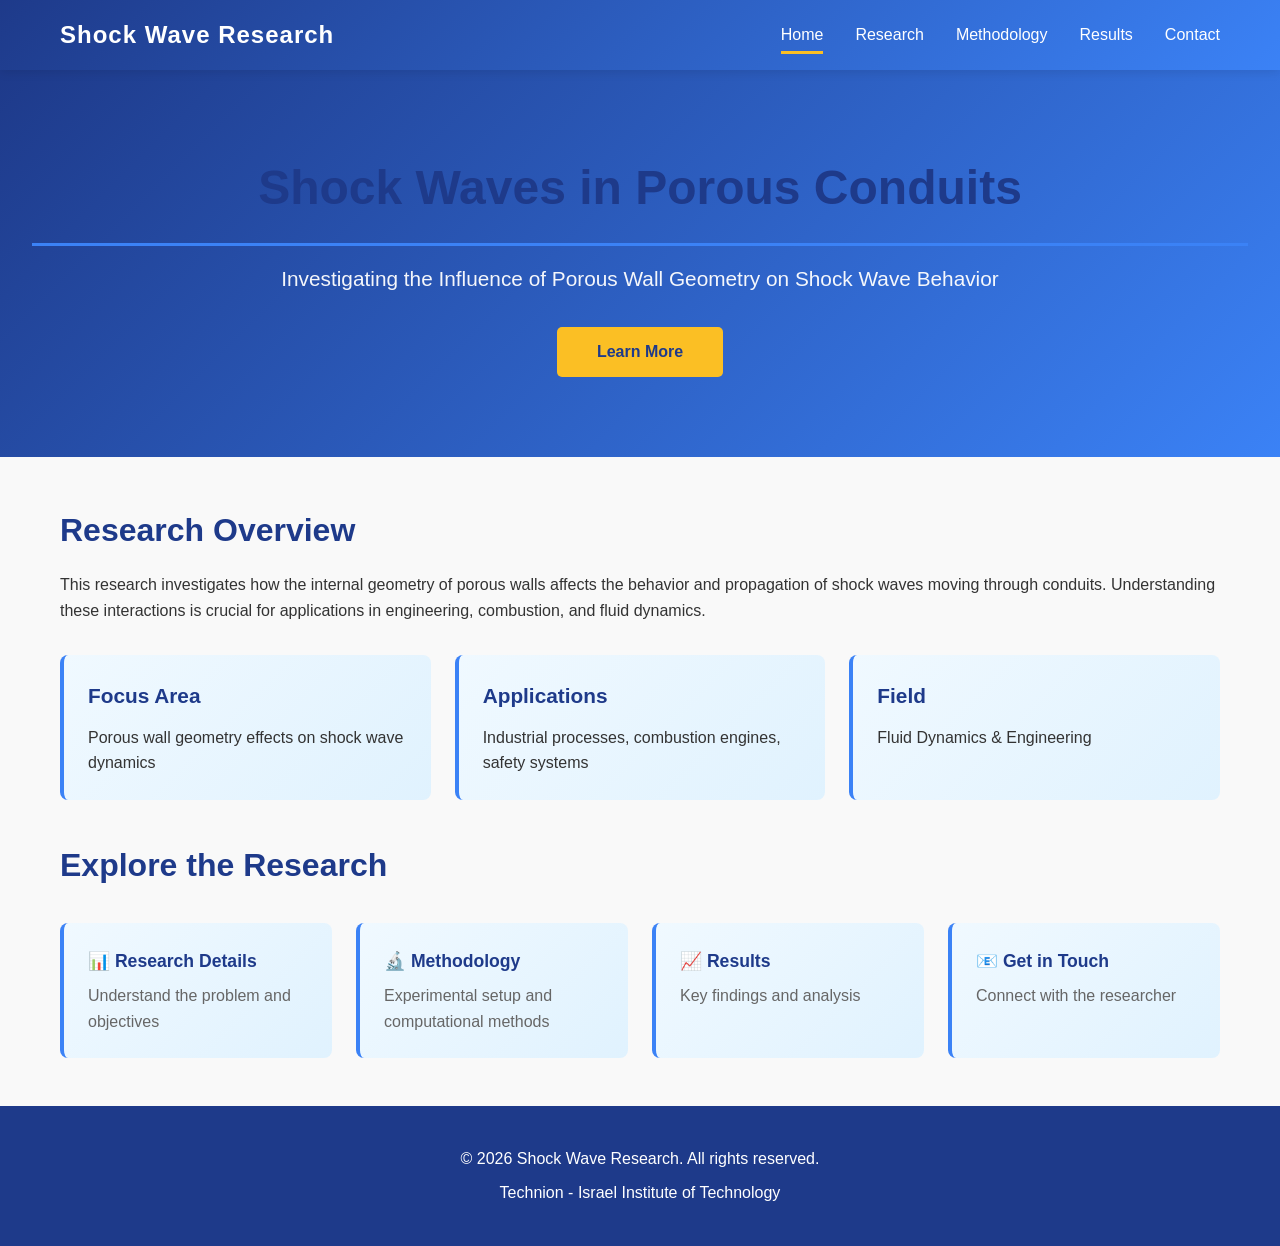
==== index.html @ 736cfee7 "Initial commit: Add professional research website for shock wave analysis in porous conduits" ====
<!DOCTYPE html>
<html lang="en">
<head>
    <meta charset="UTF-8">
    <meta name="viewport" content="width=device-width, initial-scale=1.0">
    <meta name="description" content="Research on the influence of porous walls internal geometry on shock wave behavior in conduits">
    <title>Shock Waves in Porous Conduits - Research</title>
    <link rel="stylesheet" href="styles.css">
</head>
<body>
    <nav class="navbar">
        <div class="container">
            <div class="logo">Shock Wave Research</div>
            <ul class="nav-links">
                <li><a href="index.html" class="active">Home</a></li>
                <li><a href="research.html">Research</a></li>
                <li><a href="methodology.html">Methodology</a></li>
                <li><a href="results.html">Results</a></li>
                <li><a href="contact.html">Contact</a></li>
            </ul>
        </div>
    </nav>

    <header class="hero">
        <div class="hero-content">
            <h1>Shock Waves in Porous Conduits</h1>
            <p class="subtitle">Investigating the Influence of Porous Wall Geometry on Shock Wave Behavior</p>
            <a href="research.html" class="cta-button">Learn More</a>
        </div>
    </header>

    <main class="container">
        <section class="overview">
            <h2>Research Overview</h2>
            <p>
                This research investigates how the internal geometry of porous walls affects the behavior and 
                propagation of shock waves moving through conduits. Understanding these interactions is crucial 
                for applications in engineering, combustion, and fluid dynamics.
            </p>
            <div class="info-grid">
                <div class="info-card">
                    <h3>Focus Area</h3>
                    <p>Porous wall geometry effects on shock wave dynamics</p>
                </div>
                <div class="info-card">
                    <h3>Applications</h3>
                    <p>Industrial processes, combustion engines, safety systems</p>
                </div>
                <div class="info-card">
                    <h3>Field</h3>
                    <p>Fluid Dynamics & Engineering</p>
                </div>
            </div>
        </section>

        <section class="quick-links">
            <h2>Explore the Research</h2>
            <div class="link-grid">
                <a href="research.html" class="link-card">
                    <h4>📊 Research Details</h4>
                    <p>Understand the problem and objectives</p>
                </a>
                <a href="methodology.html" class="link-card">
                    <h4>🔬 Methodology</h4>
                    <p>Experimental setup and computational methods</p>
                </a>
                <a href="results.html" class="link-card">
                    <h4>📈 Results</h4>
                    <p>Key findings and analysis</p>
                </a>
                <a href="contact.html" class="link-card">
                    <h4>📧 Get in Touch</h4>
                    <p>Connect with the researcher</p>
                </a>
            </div>
        </section>
    </main>

    <footer>
        <div class="container">
            <p>&copy; 2026 Shock Wave Research. All rights reserved.</p>
            <p>Technion - Israel Institute of Technology</p>
        </div>
    </footer>
</body>
</html>
---- styles.css ----
/* ===== General Styles ===== */
* {
    margin: 0;
    padding: 0;
    box-sizing: border-box;
}

body {
    font-family: 'Segoe UI', Tahoma, Geneva, Verdana, sans-serif;
    line-height: 1.6;
    color: #333;
    background-color: #f9f9f9;
}

.container {
    max-width: 1200px;
    margin: 0 auto;
    padding: 0 20px;
}

/* ===== Navigation Bar ===== */
.navbar {
    background: linear-gradient(135deg, #1e3a8a 0%, #3b82f6 100%);
    color: white;
    padding: 1rem 0;
    position: sticky;
    top: 0;
    box-shadow: 0 2px 10px rgba(0, 0, 0, 0.1);
    z-index: 100;
}

.navbar .container {
    display: flex;
    justify-content: space-between;
    align-items: center;
}

.logo {
    font-size: 1.5rem;
    font-weight: bold;
    letter-spacing: 1px;
}

.nav-links {
    list-style: none;
    display: flex;
    gap: 2rem;
}

.nav-links a {
    color: white;
    text-decoration: none;
    transition: opacity 0.3s;
    padding: 0.5rem 0;
    border-bottom: 3px solid transparent;
}

.nav-links a:hover,
.nav-links a.active {
    border-bottom-color: #fbbf24;
    opacity: 1;
}

/* ===== Hero Section ===== */
.hero {
    background: linear-gradient(135deg, #1e3a8a 0%, #3b82f6 100%);
    color: white;
    padding: 5rem 2rem;
    text-align: center;
    margin-bottom: 3rem;
}

.hero-content h1 {
    font-size: 3rem;
    margin-bottom: 1rem;
    font-weight: 700;
}

.hero-content .subtitle {
    font-size: 1.3rem;
    margin-bottom: 2rem;
    opacity: 0.95;
}

.cta-button {
    display: inline-block;
    background-color: #fbbf24;
    color: #1e3a8a;
    padding: 0.75rem 2.5rem;
    border-radius: 5px;
    text-decoration: none;
    font-weight: bold;
    transition: all 0.3s;
    cursor: pointer;
    border: none;
    font-size: 1rem;
}

.cta-button:hover {
    background-color: #f59e0b;
    transform: translateY(-2px);
    box-shadow: 0 5px 15px rgba(0, 0, 0, 0.2);
}

/* ===== Main Content ===== */
main {
    padding: 2rem 0;
}

h1 {
    font-size: 2.5rem;
    margin-bottom: 2rem;
    color: #1e3a8a;
    border-bottom: 3px solid #3b82f6;
    padding-bottom: 1rem;
}

h2 {
    font-size: 2rem;
    margin-top: 2.5rem;
    margin-bottom: 1rem;
    color: #1e3a8a;
}

h3 {
    font-size: 1.3rem;
    margin-bottom: 0.75rem;
    color: #1e3a8a;
}

h4 {
    font-size: 1.1rem;
    color: #1e3a8a;
}

/* ===== Sections ===== */
.content-section {
    background: white;
    padding: 2rem;
    margin-bottom: 2rem;
    border-radius: 8px;
    box-shadow: 0 2px 8px rgba(0, 0, 0, 0.1);
}

.content-section p {
    margin-bottom: 1rem;
    font-size: 1rem;
    line-height: 1.8;
}

.content-section ul {
    margin-left: 2rem;
    margin-bottom: 1rem;
}

.content-section li {
    margin-bottom: 0.75rem;
}

/* ===== Cards ===== */
.info-grid,
.link-grid,
.concepts-grid,
.contact-grid {
    display: grid;
    grid-template-columns: repeat(auto-fit, minmax(250px, 1fr));
    gap: 1.5rem;
    margin: 2rem 0;
}

.info-card,
.link-card,
.concept-card,
.contact-card,
.result-card,
.method-card {
    background: linear-gradient(135deg, #f0f9ff 0%, #e0f2fe 100%);
    padding: 1.5rem;
    border-radius: 8px;
    border-left: 4px solid #3b82f6;
    transition: all 0.3s;
}

.info-card:hover,
.link-card:hover,
.concept-card:hover,
.contact-card:hover,
.result-card:hover,
.method-card:hover {
    transform: translateY(-5px);
    box-shadow: 0 5px 15px rgba(0, 0, 0, 0.15);
}

.link-card {
    text-decoration: none;
    color: inherit;
    cursor: pointer;
}

.link-card h4,
.contact-card h3 {
    margin-bottom: 0.5rem;
}

.link-card p,
.contact-card p {
    color: #666;
}

/* ===== Buttons ===== */
.nav-button,
.submit-button {
    display: inline-block;
    background-color: #3b82f6;
    color: white;
    padding: 0.75rem 1.5rem;
    border-radius: 5px;
    text-decoration: none;
    font-weight: bold;
    transition: all 0.3s;
    border: none;
    cursor: pointer;
    font-size: 1rem;
    margin-top: 1.5rem;
    margin-right: 1rem;
}

.nav-button:hover,
.submit-button:hover {
    background-color: #1e40af;
    transform: translateY(-2px);
}

.nav-buttons {
    display: flex;
    gap: 1rem;
    flex-wrap: wrap;
    margin-top: 2rem;
}

/* ===== Lists ===== */
.objectives-list {
    list-style: none;
    margin-left: 0;
}

.objectives-list li {
    padding-left: 2rem;
    position: relative;
    margin-bottom: 0.75rem;
}

.objectives-list li:before {
    content: "✓";
    position: absolute;
    left: 0;
    color: #3b82f6;
    font-weight: bold;
}

/* ===== Timeline ===== */
.timeline {
    position: relative;
    padding: 2rem 0;
}

.timeline::before {
    content: '';
    position: absolute;
    left: 20px;
    top: 0;
    bottom: 0;
    width: 3px;
    background: linear-gradient(to bottom, #3b82f6, #1e3a8a);
}

.timeline-item {
    margin-bottom: 2rem;
    margin-left: 4rem;
    position: relative;
}

.timeline-marker {
    position: absolute;
    left: -42px;
    top: 5px;
    width: 15px;
    height: 15px;
    background: #3b82f6;
    border-radius: 50%;
    border: 3px solid white;
    box-shadow: 0 0 0 3px #3b82f6;
}

.timeline-item h3 {
    margin-bottom: 0.5rem;
}

/* ===== Table ===== */
.results-comparison table {
    width: 100%;
    border-collapse: collapse;
    margin: 1.5rem 0;
    background: white;
}

.results-comparison th {
    background-color: #3b82f6;
    color: white;
    padding: 1rem;
    text-align: left;
    font-weight: bold;
}

.results-comparison td {
    padding: 1rem;
    border-bottom: 1px solid #e0e7ff;
}

.results-comparison tr:nth-child(even) {
    background-color: #f0f9ff;
}

/* ===== Ranking ===== */
.ranking {
    margin: 2rem 0;
}

.rank-item {
    display: flex;
    margin-bottom: 1.5rem;
    background: linear-gradient(to right, #f0f9ff, white);
    padding: 1.5rem;
    border-radius: 8px;
    border-left: 5px solid #3b82f6;
}

.rank-number {
    font-size: 2.5rem;
    font-weight: bold;
    color: #3b82f6;
    margin-right: 2rem;
    min-width: 60px;
    text-align: center;
}

.rank-details h4 {
    margin-bottom: 0.5rem;
}

.rank-details p {
    color: #666;
}

/* ===== Contact Form ===== */
.contact-form {
    background: white;
    padding: 2rem;
    border-radius: 8px;
    border: 1px solid #e0e7ff;
}

.form-group {
    margin-bottom: 1.5rem;
}

.form-group label {
    display: block;
    margin-bottom: 0.5rem;
    font-weight: bold;
    color: #1e3a8a;
}

.form-group input,
.form-group textarea {
    width: 100%;
    padding: 0.75rem;
    border: 1px solid #d0d9ff;
    border-radius: 5px;
    font-family: inherit;
    font-size: 1rem;
}

.form-group input:focus,
.form-group textarea:focus {
    outline: none;
    border-color: #3b82f6;
    box-shadow: 0 0 0 3px rgba(59, 130, 246, 0.1);
}

.form-note {
    margin-top: 1rem;
    color: #666;
    font-size: 0.9rem;
}

/* ===== Footer ===== */
footer {
    background: #1e3a8a;
    color: white;
    padding: 2rem;
    margin-top: 3rem;
    text-align: center;
}

footer p {
    margin: 0.5rem 0;
}

/* ===== Responsive Design ===== */
@media (max-width: 768px) {
    .nav-links {
        gap: 1rem;
        font-size: 0.9rem;
    }

    .hero-content h1 {
        font-size: 2rem;
    }

    .hero-content .subtitle {
        font-size: 1rem;
    }

    h1 {
        font-size: 1.8rem;
    }

    h2 {
        font-size: 1.5rem;
    }

    .info-grid,
    .link-grid,
    .concepts-grid,
    .contact-grid {
        grid-template-columns: 1fr;
    }

    .rank-item {
        flex-direction: column;
    }

    .rank-number {
        margin-right: 0;
        margin-bottom: 0.5rem;
    }

    .nav-buttons {
        flex-direction: column;
    }

    .nav-button {
        margin-right: 0;
        width: 100%;
        text-align: center;
    }

    .timeline::before {
        left: 10px;
    }

    .timeline-item {
        margin-left: 2.5rem;
    }

    .timeline-marker {
        left: -27px;
    }
}

@media (max-width: 480px) {
    .container {
        padding: 0 10px;
    }

    .navbar .container {
        flex-direction: column;
        gap: 1rem;
    }

    .nav-links {
        flex-direction: column;
        gap: 0.5rem;
    }

    .content-section {
        padding: 1rem;
    }

    .cta-button {
        display: block;
        width: 100%;
        margin-top: 1rem;
    }
}

/* ===== Print Styles ===== */
@media print {
    .navbar,
    footer,
    .nav-button,
    .cta-button {
        display: none;
    }

    .content-section {
        page-break-inside: avoid;
        box-shadow: none;
        border: 1px solid #ccc;
    }
}
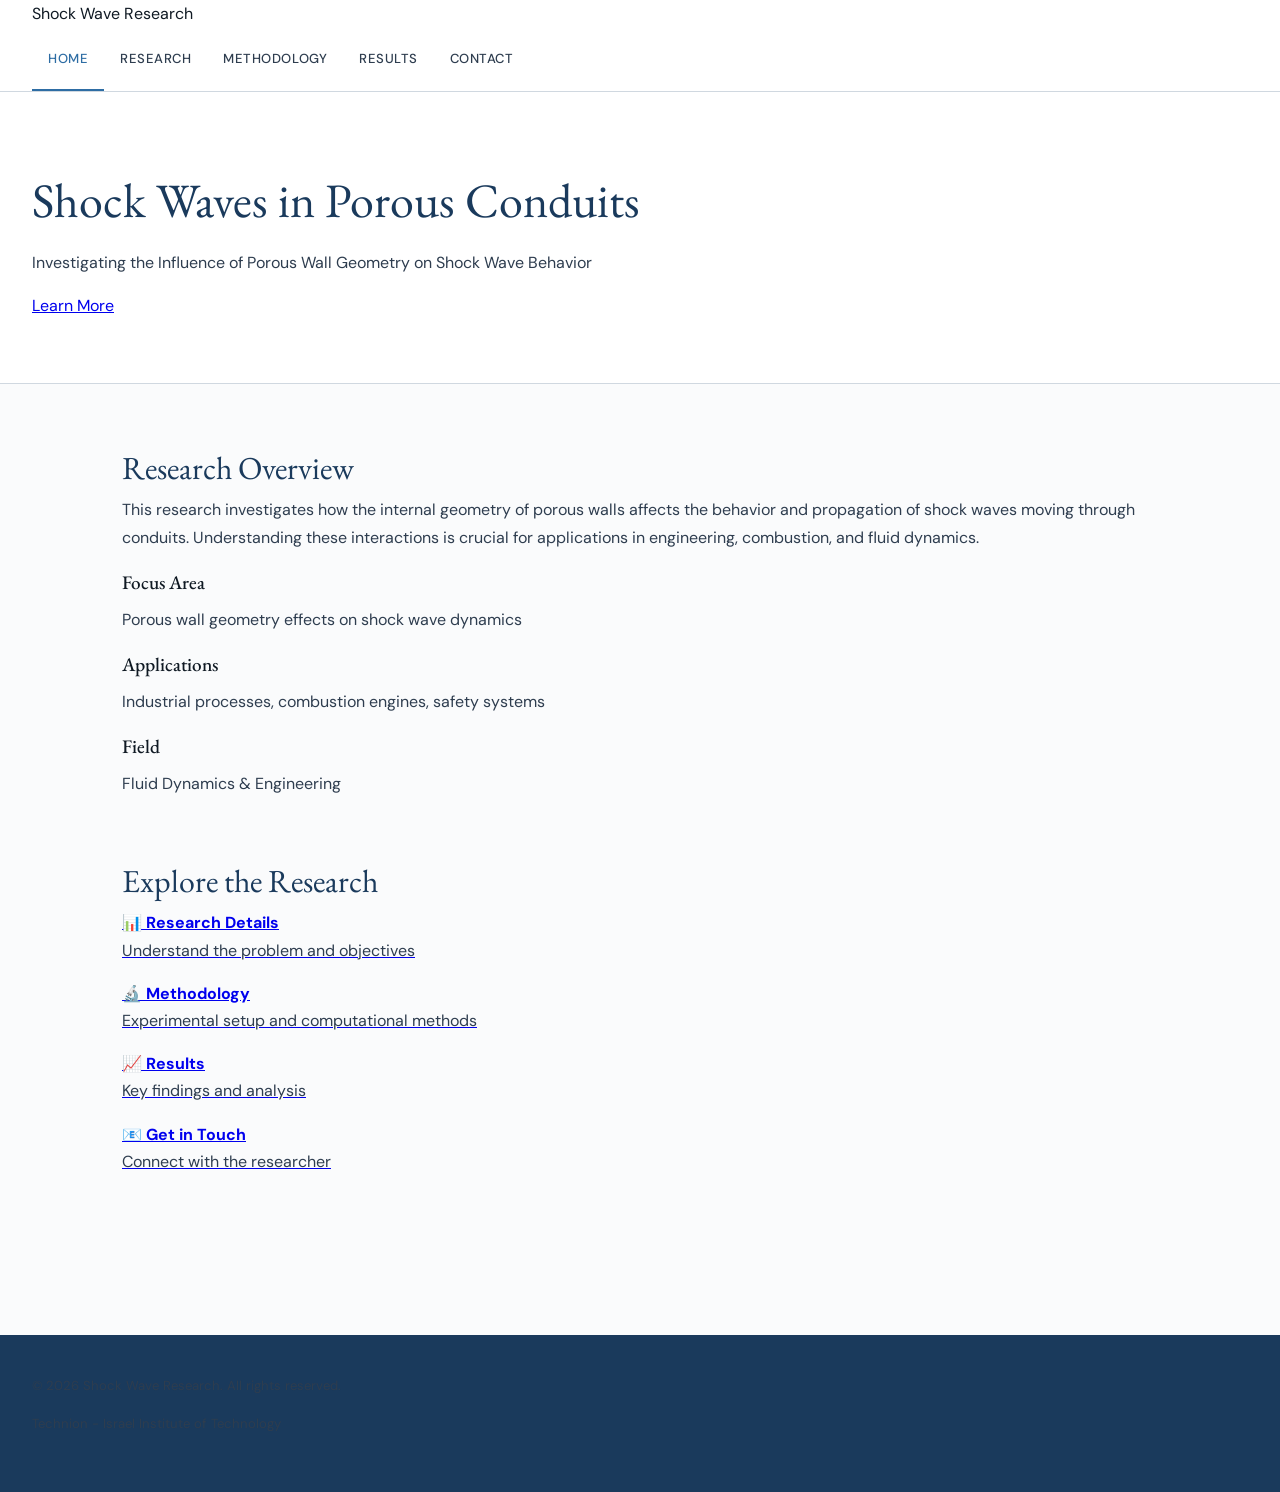
==== commit 8411dfdb: "Update website with professional design: new stylesheet, improved layouts, and enhanced content - Re" ====
--- a/index.html
+++ b/index.html
@@ -1,11 +1,72 @@
 <!DOCTYPE html>
 <html lang="en">
 <head>
-    <meta charset="UTF-8">
-    <meta name="viewport" content="width=device-width, initial-scale=1.0">
-    <meta name="description" content="Research on the influence of porous walls internal geometry on shock wave behavior in conduits">
-    <title>Shock Waves in Porous Conduits - Research</title>
-    <link rel="stylesheet" href="styles.css">
+  <meta charset="UTF-8" />
+  <meta name="viewport" content="width=device-width, initial-scale=1.0" />
+  <title>Shock Waves in Porous Conduits — Omri Ben Haim</title>
+  <link rel="stylesheet" href="style.css" />
+  <style>
+    /* Hero wave animation */
+    .wave-canvas {
+      position: absolute; inset: 0; width: 100%; height: 100%;
+      pointer-events: none; opacity: 0.06;
+    }
+    .hero { position: relative; overflow: hidden; }
+
+    .key-findings {
+      display: grid;
+      grid-template-columns: repeat(auto-fit, minmax(220px, 1fr));
+      gap: 1px;
+      background: var(--rule);
+      border: 1px solid var(--rule);
+      border-radius: 3px;
+      overflow: hidden;
+      margin-top: 2rem;
+    }
+    .finding {
+      background: var(--white);
+      padding: 1.6rem 1.4rem;
+    }
+    .finding-step {
+      font-size: 0.68rem;
+      font-weight: 700;
+      letter-spacing: 0.14em;
+      text-transform: uppercase;
+      color: var(--accent-2);
+      margin-bottom: 0.6rem;
+    }
+    .finding h3 { font-size: 1rem; margin-bottom: 0.4rem; }
+    .finding p { font-size: 0.85rem; margin: 0; }
+
+    .intro-grid {
+      display: grid;
+      grid-template-columns: 1.2fr 1fr;
+      gap: 3.5rem;
+      align-items: start;
+    }
+
+    .poster-thumb {
+      border: 1px solid var(--rule);
+      border-radius: 3px;
+      overflow: hidden;
+      box-shadow: 0 4px 20px rgba(0,0,0,0.08);
+    }
+    .poster-thumb img { width: 100%; display: block; }
+    .poster-thumb-caption {
+      background: var(--white);
+      border-top: 1px solid var(--rule);
+      padding: 0.8rem 1rem;
+      font-size: 0.78rem;
+      color: var(--ink-light);
+      display: flex;
+      justify-content: space-between;
+      align-items: center;
+    }
+
+    @media (max-width: 768px) {
+      .intro-grid { grid-template-columns: 1fr; }
+    }
+  </style>
 </head>
 <body>
     <nav class="navbar">
--- a/style.css
+++ b/style.css
@@ -0,0 +1,503 @@
+/* =====================================================
+   Shock Waves Research — Shared Stylesheet
+   Clean Academic: Garamond + DM Sans, ink-blue accents
+   ===================================================== */
+
+@import url('https://fonts.googleapis.com/css2?family=EB+Garamond:ital,wght@0,400;0,500;0,600;1,400&family=DM+Sans:wght@300;400;500;600&display=swap');
+
+:root {
+  --ink:        #0f1923;
+  --ink-mid:    #2e3d4f;
+  --ink-light:  #5a6e82;
+  --rule:       #d0d8e0;
+  --accent:     #1a3a5c;
+  --accent-2:   #2e6da4;
+  --highlight:  #e8f0f8;
+  --bg:         #fafbfc;
+  --white:      #ffffff;
+  --serif:      'EB Garamond', Georgia, serif;
+  --sans:       'DM Sans', system-ui, sans-serif;
+  --max:        1100px;
+  --transition: 0.22s ease;
+}
+
+*, *::before, *::after { box-sizing: border-box; margin: 0; padding: 0; }
+
+html { scroll-behavior: smooth; }
+
+body {
+  font-family: var(--sans);
+  font-size: 16px;
+  line-height: 1.7;
+  color: var(--ink);
+  background: var(--bg);
+  -webkit-font-smoothing: antialiased;
+}
+
+/* ── NAVIGATION ─────────────────────────────────────── */
+nav {
+  position: sticky;
+  top: 0;
+  z-index: 100;
+  background: var(--white);
+  border-bottom: 1px solid var(--rule);
+  padding: 0 2rem;
+}
+
+.nav-inner {
+  max-width: var(--max);
+  margin: 0 auto;
+  display: flex;
+  align-items: center;
+  justify-content: space-between;
+  height: 64px;
+}
+
+.nav-brand {
+  font-family: var(--serif);
+  font-size: 1.05rem;
+  font-weight: 500;
+  color: var(--accent);
+  text-decoration: none;
+  letter-spacing: 0.01em;
+  line-height: 1.2;
+}
+
+.nav-brand span {
+  display: block;
+  font-family: var(--sans);
+  font-size: 0.68rem;
+  font-weight: 400;
+  color: var(--ink-light);
+  letter-spacing: 0.06em;
+  text-transform: uppercase;
+}
+
+.nav-links {
+  display: flex;
+  gap: 0;
+  list-style: none;
+}
+
+.nav-links a {
+  display: block;
+  padding: 0 1rem;
+  height: 64px;
+  line-height: 64px;
+  font-size: 0.82rem;
+  font-weight: 500;
+  letter-spacing: 0.04em;
+  text-transform: uppercase;
+  color: var(--ink-mid);
+  text-decoration: none;
+  border-bottom: 2px solid transparent;
+  transition: color var(--transition), border-color var(--transition);
+}
+
+.nav-links a:hover,
+.nav-links a.active {
+  color: var(--accent-2);
+  border-bottom-color: var(--accent-2);
+}
+
+/* ── HERO ────────────────────────────────────────────── */
+.hero {
+  background: var(--white);
+  border-bottom: 1px solid var(--rule);
+  padding: 5rem 2rem 4rem;
+}
+
+.hero-inner {
+  max-width: var(--max);
+  margin: 0 auto;
+}
+
+.hero-tag {
+  display: inline-block;
+  font-size: 0.72rem;
+  font-weight: 600;
+  letter-spacing: 0.12em;
+  text-transform: uppercase;
+  color: var(--accent-2);
+  margin-bottom: 1.2rem;
+  padding-bottom: 0.5rem;
+  border-bottom: 1px solid var(--accent-2);
+}
+
+.hero h1 {
+  font-family: var(--serif);
+  font-size: clamp(2rem, 4vw, 3rem);
+  font-weight: 400;
+  line-height: 1.2;
+  color: var(--accent);
+  max-width: 800px;
+  margin-bottom: 1.2rem;
+}
+
+.hero-sub {
+  font-size: 1.05rem;
+  color: var(--ink-mid);
+  max-width: 680px;
+  line-height: 1.75;
+  margin-bottom: 2rem;
+}
+
+.hero-meta {
+  display: flex;
+  flex-wrap: wrap;
+  gap: 2rem;
+  font-size: 0.82rem;
+  color: var(--ink-light);
+}
+
+.hero-meta strong {
+  display: block;
+  font-size: 0.72rem;
+  letter-spacing: 0.08em;
+  text-transform: uppercase;
+  color: var(--ink-light);
+  margin-bottom: 0.2rem;
+}
+
+.hero-meta p { color: var(--ink-mid); font-size: 0.9rem; }
+
+.btn {
+  display: inline-block;
+  padding: 0.65rem 1.5rem;
+  font-family: var(--sans);
+  font-size: 0.82rem;
+  font-weight: 600;
+  letter-spacing: 0.06em;
+  text-transform: uppercase;
+  text-decoration: none;
+  border-radius: 2px;
+  transition: background var(--transition), color var(--transition);
+}
+
+.btn-primary {
+  background: var(--accent);
+  color: var(--white);
+}
+
+.btn-primary:hover { background: var(--accent-2); }
+
+.btn-outline {
+  border: 1.5px solid var(--accent);
+  color: var(--accent);
+  background: transparent;
+}
+
+.btn-outline:hover { background: var(--accent); color: var(--white); }
+
+/* ── LAYOUT ──────────────────────────────────────────── */
+main {
+  max-width: var(--max);
+  margin: 0 auto;
+  padding: 4rem 2rem 6rem;
+}
+
+section { margin-bottom: 4rem; }
+
+.section-label {
+  font-size: 0.72rem;
+  font-weight: 600;
+  letter-spacing: 0.14em;
+  text-transform: uppercase;
+  color: var(--accent-2);
+  margin-bottom: 0.8rem;
+}
+
+h2 {
+  font-family: var(--serif);
+  font-size: clamp(1.5rem, 2.5vw, 2rem);
+  font-weight: 400;
+  color: var(--accent);
+  margin-bottom: 0.5rem;
+  line-height: 1.25;
+}
+
+h3 {
+  font-family: var(--serif);
+  font-size: 1.2rem;
+  font-weight: 500;
+  color: var(--ink);
+  margin-bottom: 0.4rem;
+}
+
+p { margin-bottom: 1rem; color: var(--ink-mid); }
+
+/* Ruled divider */
+.rule {
+  border: none;
+  border-top: 1px solid var(--rule);
+  margin: 3rem 0;
+}
+
+/* ── FIGURE / IMAGE ──────────────────────────────────── */
+.figure {
+  margin: 2.5rem 0;
+  background: var(--white);
+  border: 1px solid var(--rule);
+  border-radius: 3px;
+  overflow: hidden;
+}
+
+.figure img {
+  width: 100%;
+  display: block;
+}
+
+.figure-caption {
+  padding: 0.9rem 1.2rem;
+  font-size: 0.82rem;
+  color: var(--ink-light);
+  border-top: 1px solid var(--rule);
+  line-height: 1.5;
+}
+
+.figure-caption strong {
+  color: var(--ink-mid);
+  font-weight: 600;
+}
+
+/* ── TWO-COLUMN LAYOUT ───────────────────────────────── */
+.two-col {
+  display: grid;
+  grid-template-columns: 1fr 1fr;
+  gap: 2.5rem;
+  align-items: start;
+}
+
+.two-col-wide {
+  display: grid;
+  grid-template-columns: 3fr 2fr;
+  gap: 2.5rem;
+  align-items: start;
+}
+
+/* ── INFO CARDS ──────────────────────────────────────── */
+.card-grid {
+  display: grid;
+  grid-template-columns: repeat(auto-fit, minmax(260px, 1fr));
+  gap: 1.5rem;
+  margin-top: 1.5rem;
+}
+
+.card {
+  background: var(--white);
+  border: 1px solid var(--rule);
+  border-radius: 3px;
+  padding: 1.6rem 1.4rem;
+  transition: border-color var(--transition), box-shadow var(--transition);
+}
+
+.card:hover {
+  border-color: var(--accent-2);
+  box-shadow: 0 2px 12px rgba(26,58,92,0.07);
+}
+
+.card-num {
+  font-family: var(--serif);
+  font-size: 2rem;
+  color: var(--accent-2);
+  font-weight: 400;
+  margin-bottom: 0.4rem;
+  display: block;
+}
+
+.card h3 { margin-bottom: 0.4rem; font-size: 1rem; }
+.card p { font-size: 0.88rem; margin: 0; }
+
+/* ── HIGHLIGHT BOX ───────────────────────────────────── */
+.highlight-box {
+  background: var(--highlight);
+  border-left: 3px solid var(--accent-2);
+  padding: 1.4rem 1.6rem;
+  border-radius: 0 3px 3px 0;
+  margin: 2rem 0;
+}
+
+.highlight-box p { margin: 0; font-size: 0.95rem; }
+
+/* ── PHASE STEPS ─────────────────────────────────────── */
+.phases {
+  display: grid;
+  gap: 1px;
+  background: var(--rule);
+  border: 1px solid var(--rule);
+  border-radius: 3px;
+  overflow: hidden;
+  margin: 1.5rem 0;
+}
+
+.phase {
+  background: var(--white);
+  padding: 1.4rem 1.6rem;
+  display: grid;
+  grid-template-columns: 2.5rem 1fr;
+  gap: 1rem;
+  align-items: start;
+}
+
+.phase-num {
+  width: 2rem;
+  height: 2rem;
+  background: var(--accent);
+  color: var(--white);
+  border-radius: 50%;
+  display: flex;
+  align-items: center;
+  justify-content: center;
+  font-size: 0.78rem;
+  font-weight: 600;
+  flex-shrink: 0;
+  margin-top: 0.15rem;
+}
+
+.phase h3 { font-size: 0.95rem; margin-bottom: 0.2rem; }
+.phase p { font-size: 0.88rem; margin: 0; }
+
+/* ── TABLE ───────────────────────────────────────────── */
+.table-wrap {
+  overflow-x: auto;
+  margin: 1.5rem 0;
+  border: 1px solid var(--rule);
+  border-radius: 3px;
+}
+
+table {
+  width: 100%;
+  border-collapse: collapse;
+  font-size: 0.88rem;
+}
+
+thead { background: var(--accent); color: var(--white); }
+thead th {
+  padding: 0.9rem 1rem;
+  text-align: left;
+  font-weight: 500;
+  font-size: 0.78rem;
+  letter-spacing: 0.06em;
+  text-transform: uppercase;
+}
+
+tbody tr { border-top: 1px solid var(--rule); transition: background var(--transition); }
+tbody tr:hover { background: var(--highlight); }
+tbody td { padding: 0.85rem 1rem; color: var(--ink-mid); }
+tbody td:first-child { font-weight: 500; color: var(--ink); }
+
+/* ── POROUS MODEL GRID ───────────────────────────────── */
+.model-grid {
+  display: grid;
+  grid-template-columns: repeat(3, 1fr);
+  gap: 1.5rem;
+  margin: 2rem 0;
+}
+
+.model-card {
+  background: var(--white);
+  border: 1px solid var(--rule);
+  border-radius: 3px;
+  padding: 1.5rem;
+  text-align: center;
+}
+
+.model-card svg {
+  display: block;
+  margin: 0 auto 1rem;
+}
+
+.model-card h3 { font-size: 0.95rem; margin-bottom: 0.3rem; }
+.model-card p { font-size: 0.82rem; margin: 0; color: var(--ink-light); }
+
+/* ── RESULTS PAGE ────────────────────────────────────── */
+.result-block {
+  background: var(--white);
+  border: 1px solid var(--rule);
+  border-radius: 3px;
+  padding: 2rem;
+  margin: 1.5rem 0;
+}
+
+.result-block h3 { margin-bottom: 0.8rem; }
+
+/* ── CONTACT ─────────────────────────────────────────── */
+.contact-grid {
+  display: grid;
+  grid-template-columns: 1fr 1fr;
+  gap: 2.5rem;
+}
+
+.contact-item {
+  display: flex;
+  gap: 1rem;
+  align-items: flex-start;
+}
+
+.contact-icon {
+  width: 2.2rem;
+  height: 2.2rem;
+  background: var(--highlight);
+  border: 1px solid var(--rule);
+  border-radius: 50%;
+  display: flex;
+  align-items: center;
+  justify-content: center;
+  flex-shrink: 0;
+  color: var(--accent-2);
+}
+
+.contact-item strong { display: block; font-size: 0.8rem; letter-spacing: 0.06em; text-transform: uppercase; margin-bottom: 0.2rem; color: var(--ink-light); }
+.contact-item a { color: var(--accent-2); text-decoration: none; font-size: 0.95rem; }
+.contact-item a:hover { text-decoration: underline; }
+
+/* ── FOOTER ──────────────────────────────────────────── */
+footer {
+  background: var(--accent);
+  color: rgba(255,255,255,0.7);
+  padding: 2.5rem 2rem;
+  font-size: 0.82rem;
+}
+
+.footer-inner {
+  max-width: var(--max);
+  margin: 0 auto;
+  display: flex;
+  justify-content: space-between;
+  align-items: center;
+  flex-wrap: wrap;
+  gap: 1rem;
+}
+
+.footer-inner a { color: rgba(255,255,255,0.85); text-decoration: none; }
+.footer-inner a:hover { color: white; }
+
+/* ── ANIMATIONS ──────────────────────────────────────── */
+@keyframes fadeUp {
+  from { opacity: 0; transform: translateY(18px); }
+  to   { opacity: 1; transform: translateY(0); }
+}
+
+.fade-up { animation: fadeUp 0.55s ease both; }
+.fade-up-1 { animation-delay: 0.05s; }
+.fade-up-2 { animation-delay: 0.15s; }
+.fade-up-3 { animation-delay: 0.25s; }
+.fade-up-4 { animation-delay: 0.35s; }
+
+/* ── RESPONSIVE ──────────────────────────────────────── */
+@media (max-width: 768px) {
+  .two-col, .two-col-wide, .contact-grid { grid-template-columns: 1fr; }
+  .model-grid { grid-template-columns: 1fr 1fr; }
+  .nav-links a { padding: 0 0.6rem; font-size: 0.75rem; }
+  .hero { padding: 3rem 1.2rem 2.5rem; }
+  main { padding: 2.5rem 1.2rem 4rem; }
+}
+
+@media (max-width: 480px) {
+  .nav-inner { flex-direction: column; gap: 0.5rem; }
+  .nav-links { flex-direction: column; }
+  .hero { padding: 2rem 1rem 1.5rem; }
+  main { padding: 1.5rem 1rem 2rem; }
+  .card-grid { grid-template-columns: 1fr; }
+  .phases { grid-template-columns: 1fr; }
+}
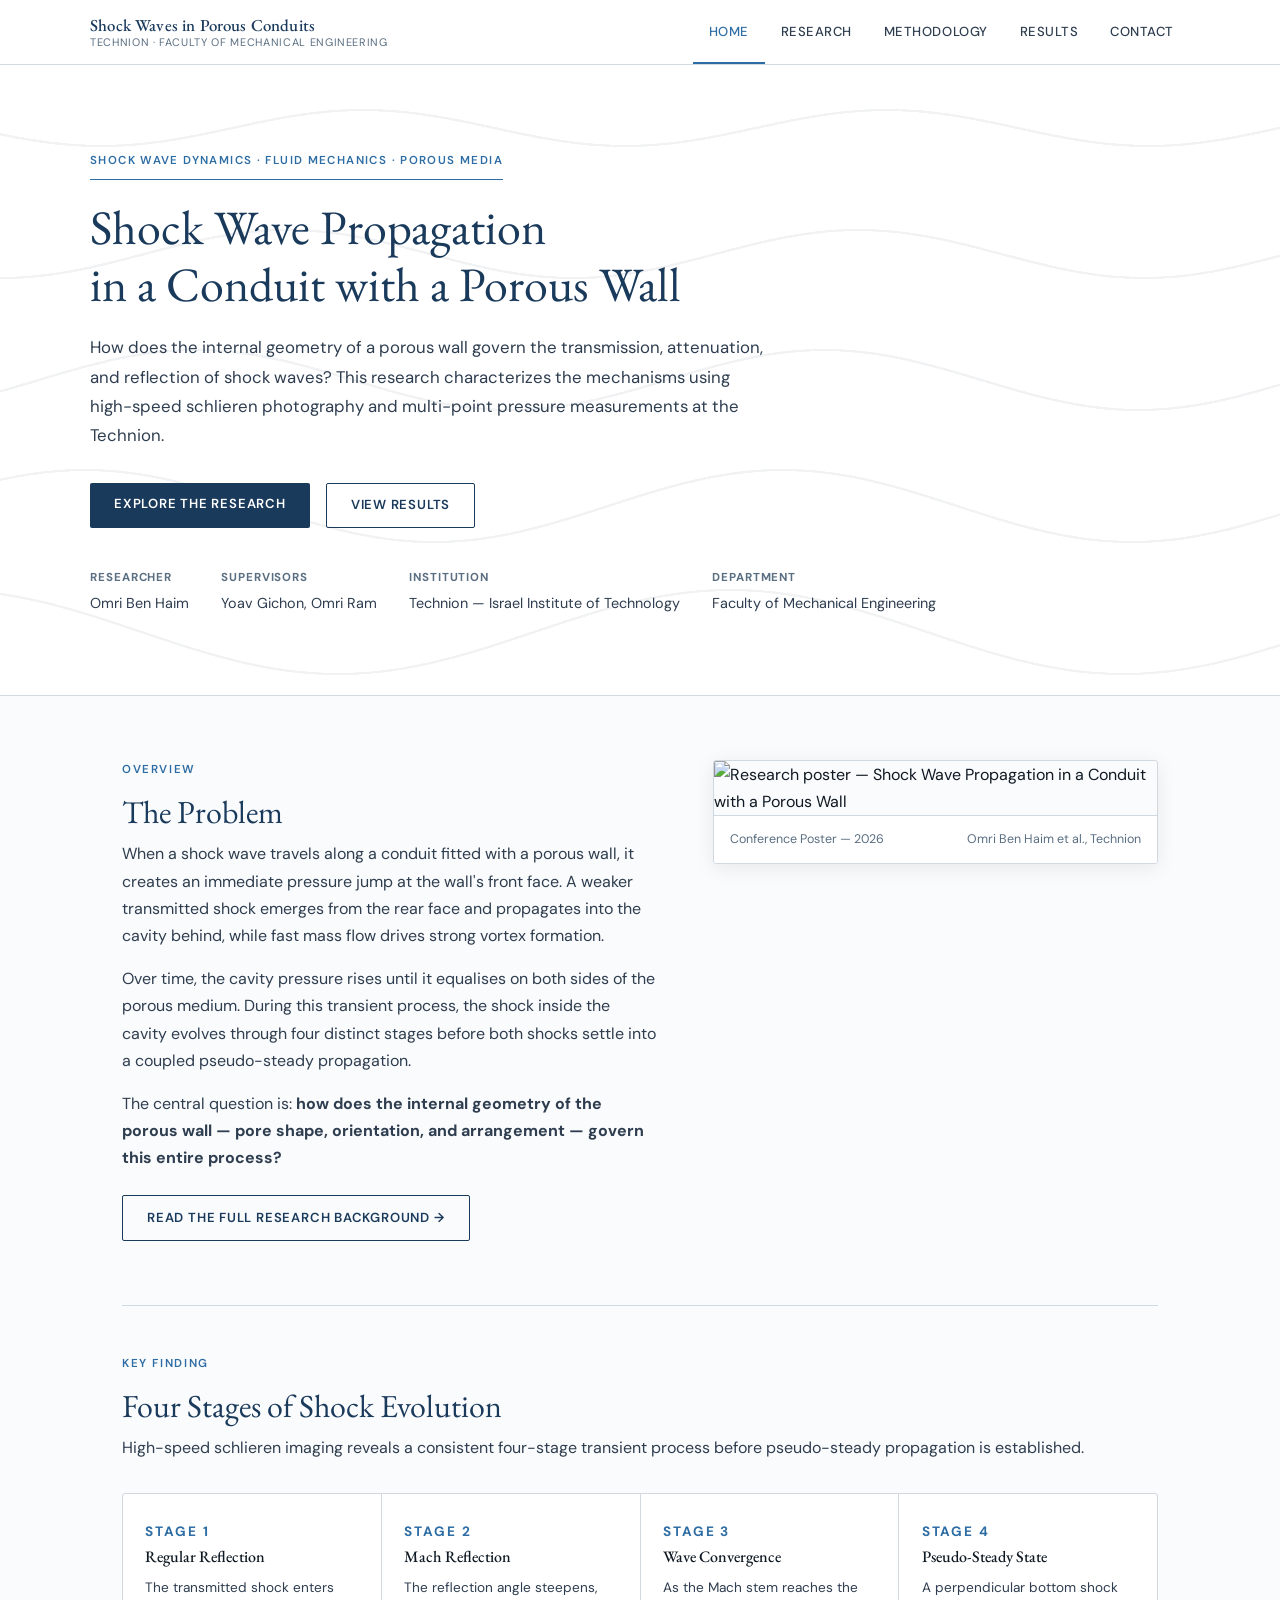
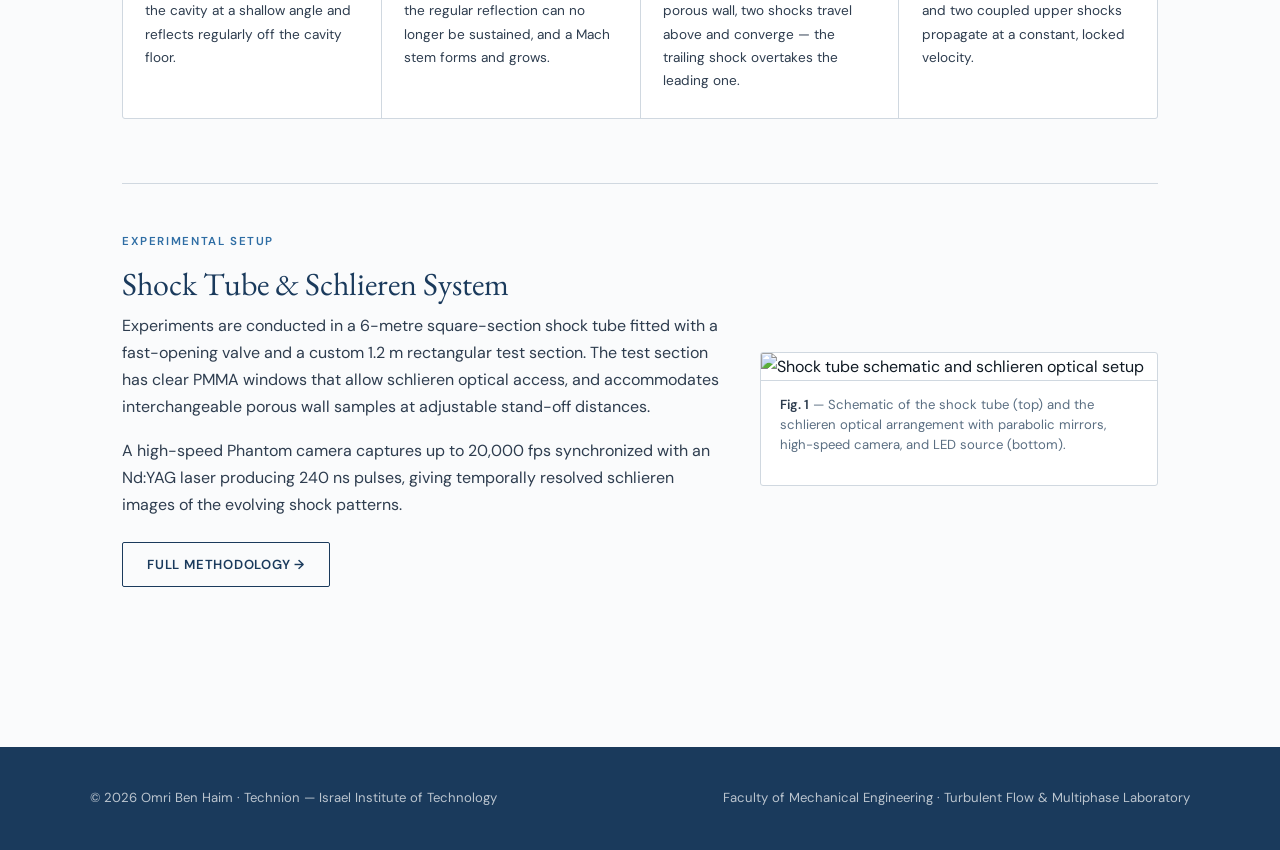
==== commit 41b1cf40: "Replace index.html with professional design and complete hero section" ====
--- a/index.html
+++ b/index.html
@@ -69,79 +69,200 @@
   </style>
 </head>
 <body>
-    <nav class="navbar">
-        <div class="container">
-            <div class="logo">Shock Wave Research</div>
-            <ul class="nav-links">
-                <li><a href="index.html" class="active">Home</a></li>
-                <li><a href="research.html">Research</a></li>
-                <li><a href="methodology.html">Methodology</a></li>
-                <li><a href="results.html">Results</a></li>
-                <li><a href="contact.html">Contact</a></li>
-            </ul>
+
+<nav>
+  <div class="nav-inner">
+    <a href="index.html" class="nav-brand">
+      Shock Waves in Porous Conduits
+      <span>Technion · Faculty of Mechanical Engineering</span>
+    </a>
+    <ul class="nav-links">
+      <li><a href="index.html" class="active">Home</a></li>
+      <li><a href="research.html">Research</a></li>
+      <li><a href="methodology.html">Methodology</a></li>
+      <li><a href="results.html">Results</a></li>
+      <li><a href="contact.html">Contact</a></li>
+    </ul>
+  </div>
+</nav>
+
+<header class="hero">
+  <canvas class="wave-canvas" id="waveCanvas"></canvas>
+  <div class="hero-inner">
+    <p class="hero-tag fade-up fade-up-1">Shock Wave Dynamics · Fluid Mechanics · Porous Media</p>
+    <h1 class="fade-up fade-up-2">Shock Wave Propagation<br>in a Conduit with a Porous Wall</h1>
+    <p class="hero-sub fade-up fade-up-3">
+      How does the internal geometry of a porous wall govern the transmission, attenuation, and reflection of shock waves? This research characterizes the mechanisms using high-speed schlieren photography and multi-point pressure measurements at the Technion.
+    </p>
+    <div class="fade-up fade-up-4" style="display:flex;gap:1rem;flex-wrap:wrap;margin-bottom:2.5rem;">
+      <a href="research.html" class="btn btn-primary">Explore the Research</a>
+      <a href="results.html" class="btn btn-outline">View Results</a>
+    </div>
+    <div class="hero-meta fade-up fade-up-4">
+      <div>
+        <strong>Researcher</strong>
+        <p>Omri Ben Haim</p>
+      </div>
+      <div>
+        <strong>Supervisors</strong>
+        <p>Yoav Gichon, Omri Ram</p>
+      </div>
+      <div>
+        <strong>Institution</strong>
+        <p>Technion — Israel Institute of Technology</p>
+      </div>
+      <div>
+        <strong>Department</strong>
+        <p>Faculty of Mechanical Engineering</p>
+      </div>
+    </div>
+  </div>
+</header>
+
+<main>
+
+  <!-- OVERVIEW -->
+  <section>
+    <div class="intro-grid">
+      <div>
+        <p class="section-label">Overview</p>
+        <h2>The Problem</h2>
+        <p>
+          When a shock wave travels along a conduit fitted with a porous wall, it creates an
+          immediate pressure jump at the wall's front face. A weaker transmitted shock emerges
+          from the rear face and propagates into the cavity behind, while fast mass flow drives
+          strong vortex formation.
+        </p>
+        <p>
+          Over time, the cavity pressure rises until it equalises on both sides of the porous
+          medium. During this transient process, the shock inside the cavity evolves through
+          four distinct stages before both shocks settle into a coupled pseudo-steady propagation.
+        </p>
+        <p>
+          The central question is: <strong>how does the internal geometry of the porous wall —
+          pore shape, orientation, and arrangement — govern this entire process?</strong>
+        </p>
+        <a href="research.html" class="btn btn-outline" style="margin-top:0.5rem;">Read the full research background →</a>
+      </div>
+      <div>
+        <div class="poster-thumb">
+          <img src="img_poster.jpg" alt="Research poster — Shock Wave Propagation in a Conduit with a Porous Wall" />
+          <div class="poster-thumb-caption">
+            <span>Conference Poster — 2026</span>
+            <span>Omri Ben Haim et al., Technion</span>
+          </div>
         </div>
-    </nav>
-
-    <header class="hero">
-        <div class="hero-content">
-            <h1>Shock Waves in Porous Conduits</h1>
-            <p class="subtitle">Investigating the Influence of Porous Wall Geometry on Shock Wave Behavior</p>
-            <a href="research.html" class="cta-button">Learn More</a>
+      </div>
+    </div>
+  </section>
+
+  <hr class="rule">
+
+  <!-- FOUR STAGES -->
+  <section>
+    <p class="section-label">Key Finding</p>
+    <h2>Four Stages of Shock Evolution</h2>
+    <p>High-speed schlieren imaging reveals a consistent four-stage transient process before pseudo-steady propagation is established.</p>
+
+    <div class="key-findings">
+      <div class="finding">
+        <p class="finding-step">Stage 1</p>
+        <h3>Regular Reflection</h3>
+        <p>The transmitted shock enters the cavity at a shallow angle and reflects regularly off the cavity floor.</p>
+      </div>
+      <div class="finding">
+        <p class="finding-step">Stage 2</p>
+        <h3>Mach Reflection</h3>
+        <p>The reflection angle steepens, the regular reflection can no longer be sustained, and a Mach stem forms and grows.</p>
+      </div>
+      <div class="finding">
+        <p class="finding-step">Stage 3</p>
+        <h3>Wave Convergence</h3>
+        <p>As the Mach stem reaches the porous wall, two shocks travel above and converge — the trailing shock overtakes the leading one.</p>
+      </div>
+      <div class="finding">
+        <p class="finding-step">Stage 4</p>
+        <h3>Pseudo-Steady State</h3>
+        <p>A perpendicular bottom shock and two coupled upper shocks propagate at a constant, locked velocity.</p>
+      </div>
+    </div>
+  </section>
+
+  <hr class="rule">
+
+  <!-- FIGURES PREVIEW -->
+  <section>
+    <p class="section-label">Experimental Setup</p>
+    <h2>Shock Tube &amp; Schlieren System</h2>
+    <div class="two-col-wide">
+      <div>
+        <p>
+          Experiments are conducted in a 6-metre square-section shock tube fitted with a
+          fast-opening valve and a custom 1.2 m rectangular test section. The test section
+          has clear PMMA windows that allow schlieren optical access, and accommodates
+          interchangeable porous wall samples at adjustable stand-off distances.
+        </p>
+        <p>
+          A high-speed Phantom camera captures up to 20,000 fps synchronized with an
+          Nd:YAG laser producing 240 ns pulses, giving temporally resolved schlieren
+          images of the evolving shock patterns.
+        </p>
+        <a href="methodology.html" class="btn btn-outline" style="margin-top:0.5rem;">Full methodology →</a>
+      </div>
+      <div>
+        <div class="figure">
+          <img src="img_shock_tube.png" alt="Shock tube schematic and schlieren optical setup" />
+          <p class="figure-caption"><strong>Fig. 1</strong> — Schematic of the shock tube (top) and the schlieren optical arrangement with parabolic mirrors, high-speed camera, and LED source (bottom).</p>
         </div>
-    </header>
-
-    <main class="container">
-        <section class="overview">
-            <h2>Research Overview</h2>
-            <p>
-                This research investigates how the internal geometry of porous walls affects the behavior and 
-                propagation of shock waves moving through conduits. Understanding these interactions is crucial 
-                for applications in engineering, combustion, and fluid dynamics.
-            </p>
-            <div class="info-grid">
-                <div class="info-card">
-                    <h3>Focus Area</h3>
-                    <p>Porous wall geometry effects on shock wave dynamics</p>
-                </div>
-                <div class="info-card">
-                    <h3>Applications</h3>
-                    <p>Industrial processes, combustion engines, safety systems</p>
-                </div>
-                <div class="info-card">
-                    <h3>Field</h3>
-                    <p>Fluid Dynamics & Engineering</p>
-                </div>
-            </div>
-        </section>
-
-        <section class="quick-links">
-            <h2>Explore the Research</h2>
-            <div class="link-grid">
-                <a href="research.html" class="link-card">
-                    <h4>📊 Research Details</h4>
-                    <p>Understand the problem and objectives</p>
-                </a>
-                <a href="methodology.html" class="link-card">
-                    <h4>🔬 Methodology</h4>
-                    <p>Experimental setup and computational methods</p>
-                </a>
-                <a href="results.html" class="link-card">
-                    <h4>📈 Results</h4>
-                    <p>Key findings and analysis</p>
-                </a>
-                <a href="contact.html" class="link-card">
-                    <h4>📧 Get in Touch</h4>
-                    <p>Connect with the researcher</p>
-                </a>
-            </div>
-        </section>
-    </main>
-
-    <footer>
-        <div class="container">
-            <p>&copy; 2026 Shock Wave Research. All rights reserved.</p>
-            <p>Technion - Israel Institute of Technology</p>
-        </div>
-    </footer>
+      </div>
+    </div>
+  </section>
+
+</main>
+
+<footer>
+  <div class="footer-inner">
+    <span>© 2026 Omri Ben Haim · Technion — Israel Institute of Technology</span>
+    <span>Faculty of Mechanical Engineering · Turbulent Flow &amp; Multiphase Laboratory</span>
+  </div>
+</footer>
+
+<script>
+  // Subtle animated sine wave in hero background
+  const canvas = document.getElementById('waveCanvas');
+  const ctx = canvas.getContext('2d');
+  let t = 0;
+
+  function resize() {
+    canvas.width = canvas.offsetWidth;
+    canvas.height = canvas.offsetHeight;
+  }
+  resize();
+  window.addEventListener('resize', resize);
+
+  function draw() {
+    ctx.clearRect(0, 0, canvas.width, canvas.height);
+    ctx.strokeStyle = '#1a3a5c';
+    ctx.lineWidth = 1.5;
+
+    for (let row = 0; row < 5; row++) {
+      const y0 = (canvas.height / 5) * (row + 0.5);
+      const amp = 18 + row * 6;
+      const freq = 0.012 - row * 0.001;
+      const phase = row * 1.2;
+
+      ctx.beginPath;
+      for (let x = 0; x <= canvas.width; x += 2) {
+        const y = y0 + Math.sin(x * freq + t + phase) * amp;
+        x === 0 ? ctx.moveTo(x, y) : ctx.lineTo(x, y);
+      }
+      ctx.stroke();
+    }
+    t += 0.012;
+    requestAnimationFrame(draw);
+  }
+  draw();
+</script>
+
 </body>
 </html>
